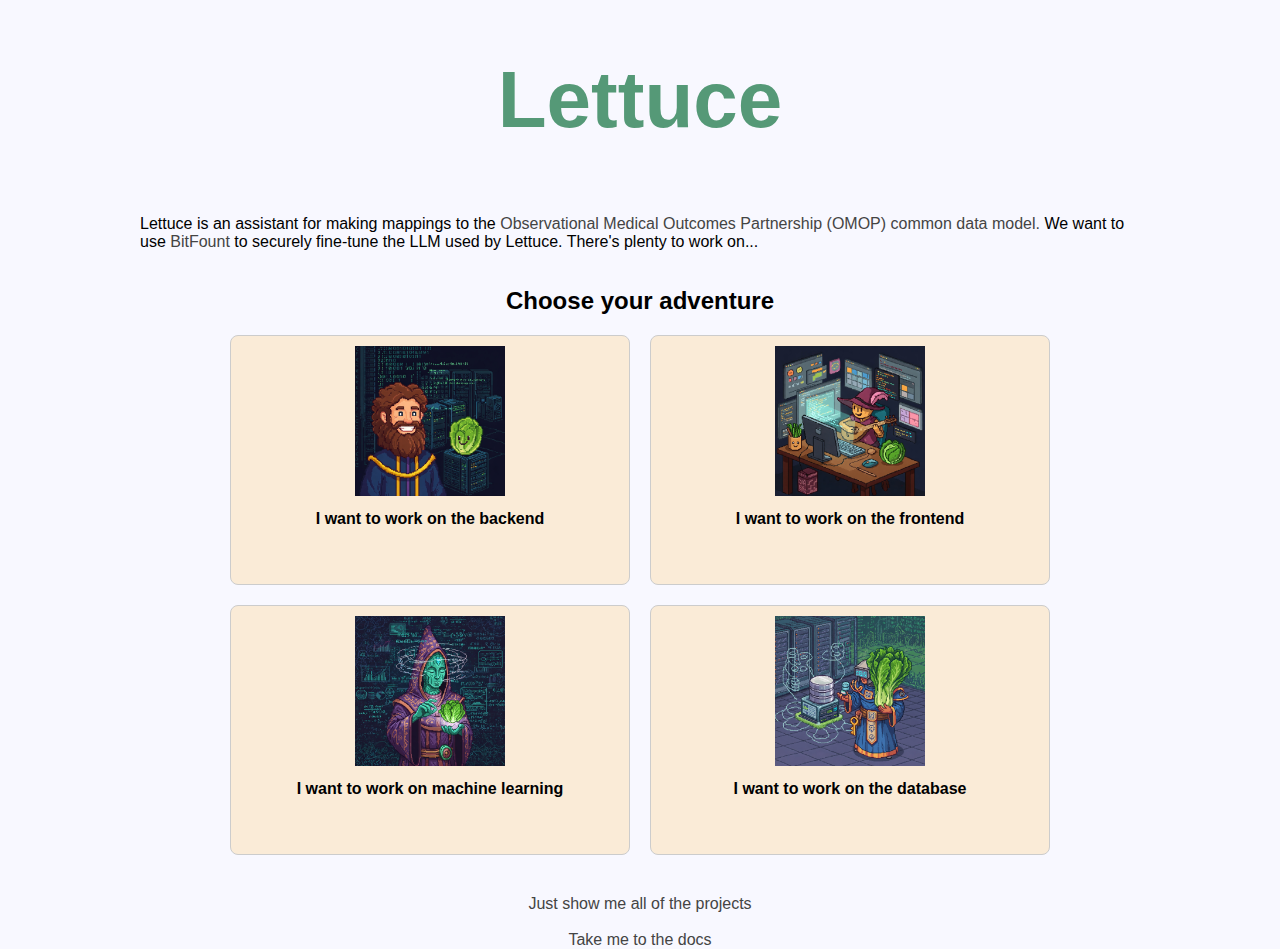
==== docs/index.html @ 247b49f4 "First draft of pages" ====
<!DOCTYPE html>
<html>

<head>
  <title>Lettuce at the hackathon</title>
  <link rel="stylesheet" href="style.css">
</head>

<body>

  <h1 class="main-title">Lettuce</h1>
  <p class="blurb">Lettuce is an assistant for making mappings to the <a
      href="https://www.ohdsi.org/data-standardization/">Observational Medical Outcomes Partnership (OMOP) common data
      model.</a> We want to use <a href="https://www.bitfount.com">BitFount</a> to securely fine-tune the LLM used by
    Lettuce. There's plenty to work on...</p>
  <h2>Choose your adventure</h2>
  <div class="flex-container">
    <div class="card">
      <a href="backend.html">
        <img src="assets/backend-wizard.jpg" alt="A backend engineer hard at work">
        <p>I want to work on the backend</p>
      </a>
    </div>
    <div class="card">
      <a href="frontend.html">
        <img src="assets/frontend-bard.jpg" alt="A frontend engineer hard at work">
      </a>
      <p>I want to work on the frontend</p>
    </div>
    <div class="card">
      <a href="ml.html">
        <img src="assets/ml-sorcerer.jpg" alt="A machine learning engineer hard at work">
        <p>I want to work on machine learning</p>
      </a>
    </div>
    <div class="card">
      <a href="database.html">
        <img src="assets/db-cleric.jpg" alt="Someone working hard on a database">
        <p>I want to work on the database</p>
      </a>
    </div>
  </div>

  <a class="project-link" href="all-projects.html">Just show me all of the projects</a>
  <br>
  <a href="https://health-informatics-uon.github.io/lettuce/">Take me to the docs</a>

</body>

</html>
---- docs/style.css ----
/* style.css */

body {
  font-family: sans-serif;
  display: flex;
  flex-direction: column;
  align-items: center;
  /* Center horizontally */
  min-height: 100vh;
  /* Ensure full viewport height */
  margin: 0;
  background-color: #F8F8FF
}

h1,
h2 {
  text-align: center;
  /* Center headings */
}

.main-title {
  font-size: 5em;
  color: #597;
  /*filter: drop-shadow(5px 3px 5px #555);*/
}

.flex-container {
  display: flex;
  flex-wrap: wrap;
  /* Allow wrapping to new lines */
  justify-content: center;
  /* Center horizontally */
  gap: 20px;
  /* Spacing between items */
  max-width: 1000px;
  /* Limit container width for larger screens */
  margin-bottom: 20px;
  /* Space below the grid */
}

.card {
  width: 400px;
  /* Fixed width for each card */
  height: 250px;
  /* Fixed height for each card */
  border: 1px solid #ccc;
  /* Light gray border */
  border-radius: 8px;
  /* Rounded corners */
  overflow: hidden;
  /* Hide overflowing content */
  display: flex;
  flex-direction: column;
  align-items: center;
  /* Center content horizontally */
  text-align: center;
  /* Center text within card */
  padding: 10px;
  box-sizing: border-box;
  /* Include padding in width/height */
  transition: transform 0.2s;
  /* Add a transition for hover effect */
  background-color: #FAEBD7;
}

.card:hover {
  transform: scale(1.05);
  /* Slightly enlarge on hover */
  box-shadow: 2px 2px 5px rgba(0, 0, 0, 0.2);
  /* Add a subtle shadow on hover */
}


.card img {
  max-width: 150px;
  max-height: 150px;
  margin-bottom: 10px;
  object-fit: cover;
  /* Makes sure the image fills the container without stretching */
}

.card p {
  margin: 0;
  /* Remove default paragraph margins */
  font-weight: bold;
}

.card a {
  text-decoration: none;
  /* Remove underlines from links */
  color: inherit;
  /* Inherit color from parent */
}

/* Style for the "all projects" link */
.project-link {
  display: block;
  /* Make the link a block element */
  text-align: center;
  /* Center the link text */
  margin-top: 20px;
}

a {
  color: #444;
  text-decoration: none;
}

a:hover {
  text-decoration: underline;
}

.blurb {
  hyphens: auto;
  max-width: 1000px;
}
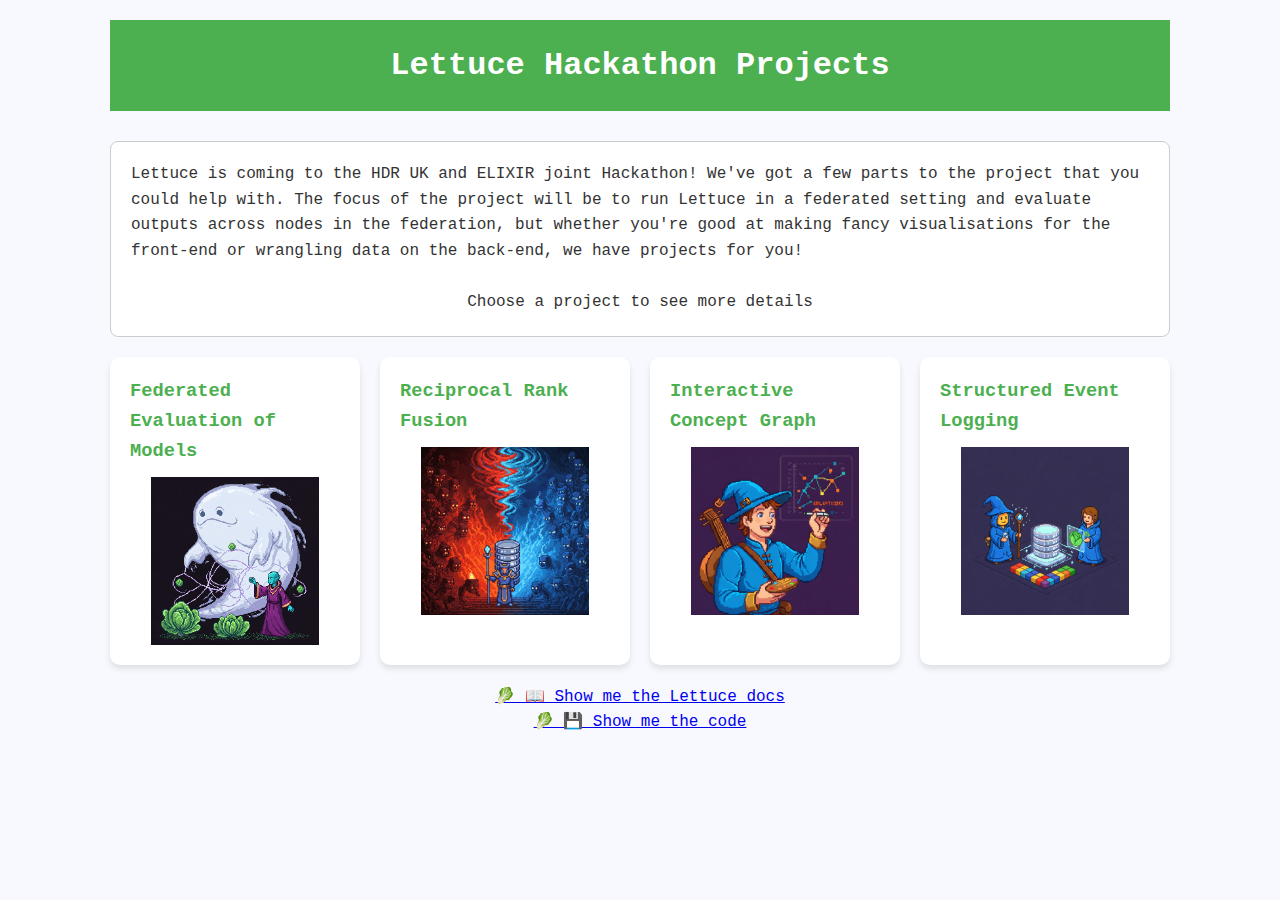
==== commit bea4f069: "Revised projects" ====
--- a/docs/index.html
+++ b/docs/index.html
@@ -1,50 +1,110 @@
 <!DOCTYPE html>
-<html>
+<html lang="en">
+<head>
+    <meta charset="UTF-8">
+    <meta name="viewport" content="width=device-width, initial-scale=1.0">
+    <title>Lettuce Hackathon Projects</title>
+    <link rel="stylesheet" href="style.css">
+</head>
+<body>
+    <div class="container">
+        <div class="header">
+            <h1>Lettuce Hackathon Projects</h1>
+        </div>
 
-<head>
-  <title>Lettuce at the hackathon</title>
-  <link rel="stylesheet" href="style.css">
-</head>
+        <div id="project-summary">
+          <p>Lettuce is coming to the HDR UK and ELIXIR joint Hackathon! We've got a few parts to the project that you could help with. The focus of the project will be to run Lettuce in a federated setting and evaluate outputs across nodes in the federation, but whether you're good at making fancy visualisations for the front-end or wrangling data on the back-end, we have projects for you!</p>
+          <br>
+          <p style="text-align:center">Choose a project to see more details</p>
+        </div>
 
-<body>
+        <div class="projects-grid">
+            <div class="project-card" data-project="federated-eval">
+                <h3>Federated Evaluation of Models</h3>
+                <img src="assets/llm-fine-tuning.jpg" width="80%">
+                <div class="project-details">
+                    <p>Explore how different machine learning models can be evaluated across distributed datasets.</p>
+                </div>
+            </div>
 
-  <h1 class="main-title">Lettuce</h1>
-  <p class="blurb">Lettuce is an assistant for making mappings to the <a
-      href="https://www.ohdsi.org/data-standardization/">Observational Medical Outcomes Partnership (OMOP) common data
-      model.</a> We want to use <a href="https://www.bitfount.com">BitFount</a> to securely fine-tune the LLM used by
-    Lettuce. There's plenty to work on...</p>
-  <h2>Choose your adventure</h2>
-  <div class="flex-container">
-    <div class="card">
-      <a href="backend.html">
-        <img src="assets/backend-wizard.jpg" alt="A backend engineer hard at work">
-        <p>I want to work on the backend</p>
+            <div class="project-card" data-project="reciprocal-rank">
+                <h3>Reciprocal Rank Fusion</h3>
+                <img src="assets/reciprocal-rank-fusion.jpg">
+                <div class="project-details">
+                    <b><p>Both vector search and string matching are useful for finding concepts. Can we get them to work together?</p></b>
+                    <br>
+                    <p>We have found that using similarity of text embeddings for concept names is a superior method for information retrieval to string-matching approaches. That doesn't mean that string-matching is useless, however. Reciprocal rank fusion uses the ranking of multiple retrieval mechanisms to combine information retrieval pipelines.</p>
+                </div>
+            </div>
+
+            <div class="project-card" data-project="concept-graph">
+                <h3>Interactive Concept Graph</h3>
+                <img src="assets/interactive-graph.jpg" width="80%">
+                <div class="project-details">
+                    <b><p>Sometimes Lettuce finds a related concept to the one we want. Can we make an interactive tool to explore a concept's local graph?</p></b>
+                    <br>
+                    <p>In the OMOP common data model, there are two tables describing relationships between concepts. We want to create a tool that allows users to explore related concepts through an interactive graph.</p>
+                </div>
+            </div>
+
+            <div class="project-card" data-project="structured-logs">
+                <h3>Structured Event Logging</h3>
+                <img src="assets/observability.jpg" width="80%">
+                <div class="project-details">
+                    <b><p>What's Lettuce doing? We need structured event logs that we can query!</p></b>
+                    <br>
+                    <p>Currently, Lettuce keeps some log files, but they're only so useful. We hope to store events in a database to track user interactions and improve the system.</p>
+                </div>
+            </div>
+        </div>
+
+        <div id="projectModal" class="modal">
+            <div class="modal-content">
+                <span class="close-btn">&times;</span>
+                <h2 id="modalTitle"></h2>
+                <div id="modalDescription"></div>
+            </div>
+        </div>
+    </div>
+    <div class="project-links">
+      <a href="https://health-informatics-uon.github.io/lettuce/">
+        🥬 📖 Show me the Lettuce docs
+      </a>
+      <br>
+      <a href="https://github.com/health-informatics-uon/lettuce">
+        🥬 💾 Show me the code
       </a>
     </div>
-    <div class="card">
-      <a href="frontend.html">
-        <img src="assets/frontend-bard.jpg" alt="A frontend engineer hard at work">
-      </a>
-      <p>I want to work on the frontend</p>
-    </div>
-    <div class="card">
-      <a href="ml.html">
-        <img src="assets/ml-sorcerer.jpg" alt="A machine learning engineer hard at work">
-        <p>I want to work on machine learning</p>
-      </a>
-    </div>
-    <div class="card">
-      <a href="database.html">
-        <img src="assets/db-cleric.jpg" alt="Someone working hard on a database">
-        <p>I want to work on the database</p>
-      </a>
-    </div>
-  </div>
+    <script>
+        document.addEventListener('DOMContentLoaded', () => {
+            const projectCards = document.querySelectorAll('.project-card');
+            const modal = document.getElementById('projectModal');
+            const closeBtn = document.querySelector('.close-btn');
+            const modalTitle = document.getElementById('modalTitle');
+            const modalDescription = document.getElementById('modalDescription');
 
-  <a class="project-link" href="all-projects.html">Just show me all of the projects</a>
-  <br>
-  <a href="https://health-informatics-uon.github.io/lettuce/">Take me to the docs</a>
+            projectCards.forEach(card => {
+                card.addEventListener('click', () => {
+                    const projectDetails = card.querySelector('.project-details');
+                    const title = card.querySelector('h3').textContent;
+                    const description = projectDetails.innerHTML;
 
+                    modalTitle.textContent = title;
+                    modalDescription.innerHTML = description;
+                    modal.style.display = 'block';
+                });
+            });
+
+            closeBtn.addEventListener('click', () => {
+                modal.style.display = 'none';
+            });
+
+            window.addEventListener('click', (event) => {
+                if (event.target === modal) {
+                    modal.style.display = 'none';
+                }
+            });
+        });
+    </script>
 </body>
-
 </html>
--- a/docs/style.css
+++ b/docs/style.css
@@ -1,116 +1,119 @@
-/* style.css */
+:root {
+    --primary-color: #4CAF50;
+    --secondary-color: #81C784;
+    --background-color: #F8F8FF;
+    --text-color: #333;
+}
+
+* {
+    margin: 0;
+    padding: 0;
+    box-sizing: border-box;
+}
 
 body {
-  font-family: sans-serif;
-  display: flex;
-  flex-direction: column;
-  align-items: center;
-  /* Center horizontally */
-  min-height: 100vh;
-  /* Ensure full viewport height */
-  margin: 0;
-  background-color: #F8F8FF
+    font-family: 'Courier', sans-serif;
+    line-height: 1.6;
+    background-color: var(--background-color);
+    color: var(--text-color);
 }
 
-h1,
-h2 {
-  text-align: center;
-  /* Center headings */
+.container {
+    max-width: 1100px;
+    margin: 0 auto;
+    padding: 20px;
 }
 
-.main-title {
-  font-size: 5em;
-  color: #597;
-  /*filter: drop-shadow(5px 3px 5px #555);*/
+.header {
+    text-align: center;
+    background-color: var(--primary-color);
+    color: white;
+    padding: 20px;
+    margin-bottom: 30px;
 }
 
-.flex-container {
-  display: flex;
-  flex-wrap: wrap;
-  /* Allow wrapping to new lines */
-  justify-content: center;
-  /* Center horizontally */
-  gap: 20px;
-  /* Spacing between items */
-  max-width: 1000px;
-  /* Limit container width for larger screens */
-  margin-bottom: 20px;
-  /* Space below the grid */
+.projects-grid {
+    display: grid;
+    grid-template-columns: repeat(auto-fit, minmax(250px, 1fr));
+    gap: 20px;
 }
 
-.card {
-  width: 400px;
-  /* Fixed width for each card */
-  height: 250px;
-  /* Fixed height for each card */
-  border: 1px solid #ccc;
-  /* Light gray border */
-  border-radius: 8px;
-  /* Rounded corners */
-  overflow: hidden;
-  /* Hide overflowing content */
-  display: flex;
-  flex-direction: column;
-  align-items: center;
-  /* Center content horizontally */
-  text-align: center;
-  /* Center text within card */
-  padding: 10px;
-  box-sizing: border-box;
-  /* Include padding in width/height */
-  transition: transform 0.2s;
-  /* Add a transition for hover effect */
-  background-color: #FAEBD7;
+.project-card {
+    background-color: white;
+    border-radius: 10px;
+    box-shadow: 0 4px 6px rgba(0,0,0,0.1);
+    padding: 20px;
+    transition: transform 0.3s ease;
+    cursor: pointer;
 }
 
-.card:hover {
-  transform: scale(1.05);
-  /* Slightly enlarge on hover */
-  box-shadow: 2px 2px 5px rgba(0, 0, 0, 0.2);
-  /* Add a subtle shadow on hover */
+.project-card:hover {
+    transform: scale(1.05);
+    box-shadow: 0 6px 12px rgba(0,0,0,0.15);
 }
 
-
-.card img {
-  max-width: 150px;
-  max-height: 150px;
-  margin-bottom: 10px;
-  object-fit: cover;
-  /* Makes sure the image fills the container without stretching */
+.project-card h3 {
+    color: var(--primary-color);
+    margin-bottom: 10px;
 }
 
-.card p {
-  margin: 0;
-  /* Remove default paragraph margins */
-  font-weight: bold;
+.project-card img {
+  display: block;
+  margin-left: auto;
+  margin-right: auto;
+  width: 80%;
+}
+.project-details {
+    display: none;
+    margin-top: 15px;
+    background-color: var(--background-color);
+    padding: 15px;
+    border-radius: 5px;
 }
 
-.card a {
-  text-decoration: none;
-  /* Remove underlines from links */
-  color: inherit;
-  /* Inherit color from parent */
+.project-links {
+  margin: auto;
+  width: 50%;
+  text-align: center;
 }
 
-/* Style for the "all projects" link */
-.project-link {
-  display: block;
-  /* Make the link a block element */
-  text-align: center;
-  /* Center the link text */
-  margin-top: 20px;
+.modal {
+    display: none;
+    position: fixed;
+    z-index: 1000;
+    left: 0;
+    top: 0;
+    width: 100%;
+    height: 100%;
+    overflow: auto;
+    background-color: rgba(0,0,0,0.5);
+    text-align: justify;
 }
 
-a {
-  color: #444;
-  text-decoration: none;
+.modal-content {
+    background-color: white;
+    margin: 15% auto;
+    padding: 20px;
+    border-radius: 10px;
+    max-width: 600px;
 }
 
-a:hover {
-  text-decoration: underline;
+.close-btn {
+    color: #aaa;
+    float: right;
+    font-size: 28px;
+    font-weight: bold;
+    cursor: pointer;
 }
 
-.blurb {
-  hyphens: auto;
-  max-width: 1000px;
+#modalTitle {
+  text-align: center;
 }
+
+#project-summary {
+  background-color: white;
+  border: 1px solid #ccc;
+  border-radius: 8px;
+  margin-bottom: 20px;
+  padding: 20px;
+}
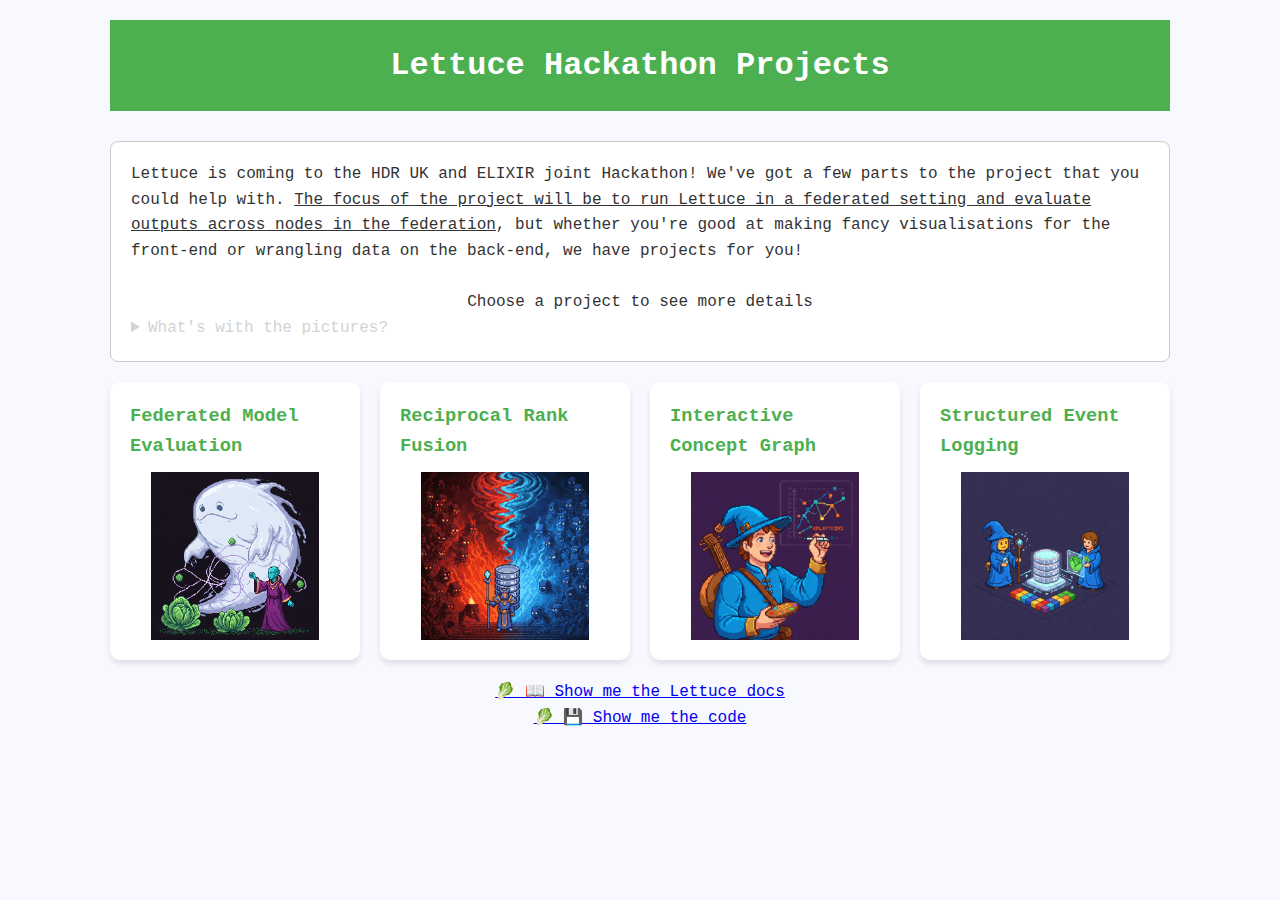
==== commit e9cd914d: "Update index.html" ====
--- a/docs/index.html
+++ b/docs/index.html
@@ -13,23 +13,34 @@
         </div>
 
         <div id="project-summary">
-          <p>Lettuce is coming to the HDR UK and ELIXIR joint Hackathon! We've got a few parts to the project that you could help with. The focus of the project will be to run Lettuce in a federated setting and evaluate outputs across nodes in the federation, but whether you're good at making fancy visualisations for the front-end or wrangling data on the back-end, we have projects for you!</p>
+        <p>Lettuce is coming to the HDR UK and ELIXIR joint Hackathon! We've got a few parts to the project that you could help with. <u>The focus of the project will be to run Lettuce in a federated setting and evaluate outputs across nodes in the federation</u>, but whether you're good at making fancy visualisations for the front-end or wrangling data on the back-end, we have projects for you!</p>
           <br>
           <p style="text-align:center">Choose a project to see more details</p>
+          <details>
+          <summary style="font-size:0.5; color:lightgray;">What's with the pictures?</summary>
+          The first version of this website had a "Choose your own adventure" theme, and I couldn't bear to get rid of it entirely, so you have to put up with some fantasy images
+        </details>
         </div>
 
         <div class="projects-grid">
             <div class="project-card" data-project="federated-eval">
-                <h3>Federated Evaluation of Models</h3>
-                <img src="assets/llm-fine-tuning.jpg" width="80%">
+                <h3>Federated Model Evaluation</h3>
+                <img src="assets/llm-fine-tuning.jpg" width="80%" alt="A sorcerer taming an unruly spirit with a network of lettuces">
                 <div class="project-details">
-                    <p>Explore how different machine learning models can be evaluated across distributed datasets.</p>
+                  <b><p>Can we see how well Lettuce is doing in a way that preserves privacy?</p></b>
+                  <br>
+                  <p>
+                  Lettuce will run inside trusted research environments.
+                  Sometimes, users will need to keep the data they send to Lettuce private, which is why it runs locally.
+                  However, as Lettuce pipelines change, it would be useful for users to be able to check whether other deployments of Lettuce perform well on their datasets, while keeping their data private.
+                  Can we use BitFount's platform to run evaluations on Lettuce tasks and preserve privacy?
+                  </p>
                 </div>
             </div>
 
             <div class="project-card" data-project="reciprocal-rank">
                 <h3>Reciprocal Rank Fusion</h3>
-                <img src="assets/reciprocal-rank-fusion.jpg">
+                <img src="assets/reciprocal-rank-fusion.jpg" alt="An armoured figure guarding a database, fusing forces of order and chaos">
                 <div class="project-details">
                     <b><p>Both vector search and string matching are useful for finding concepts. Can we get them to work together?</p></b>
                     <br>
@@ -39,7 +50,7 @@
 
             <div class="project-card" data-project="concept-graph">
                 <h3>Interactive Concept Graph</h3>
-                <img src="assets/interactive-graph.jpg" width="80%">
+                <img src="assets/interactive-graph.jpg" width="80%" alt="A whimsical bard designing a graph interface">
                 <div class="project-details">
                     <b><p>Sometimes Lettuce finds a related concept to the one we want. Can we make an interactive tool to explore a concept's local graph?</p></b>
                     <br>
@@ -49,7 +60,7 @@
 
             <div class="project-card" data-project="structured-logs">
                 <h3>Structured Event Logging</h3>
-                <img src="assets/observability.jpg" width="80%">
+                <img src="assets/observability.jpg" width="80%" alt="Two robed figures working together to make a database of logs for a lettuce">
                 <div class="project-details">
                     <b><p>What's Lettuce doing? We need structured event logs that we can query!</p></b>
                     <br>
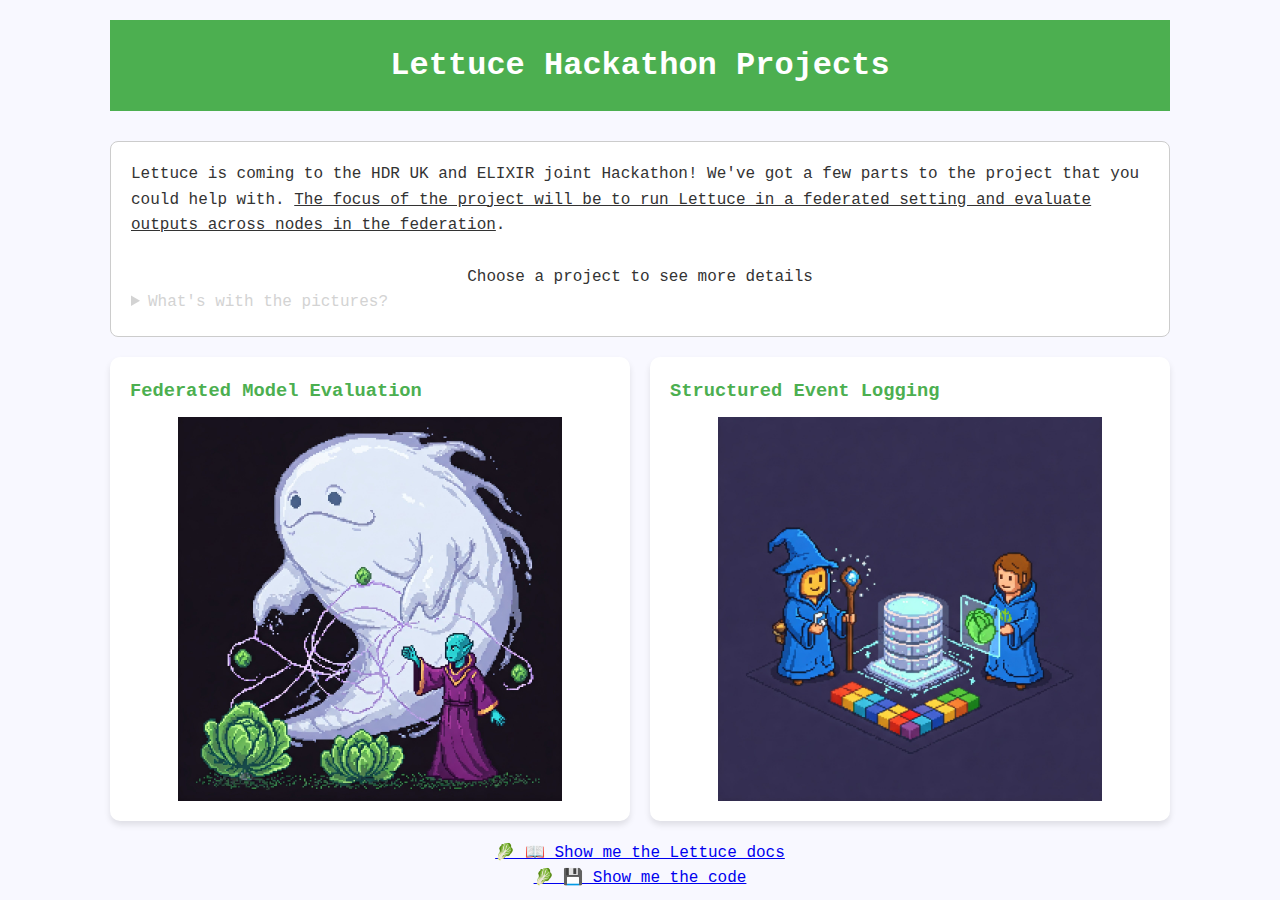
==== commit 22aaadaf: "Update index.html" ====
--- a/docs/index.html
+++ b/docs/index.html
@@ -1,121 +1,120 @@
 <!DOCTYPE html>
 <html lang="en">
+
 <head>
-    <meta charset="UTF-8">
-    <meta name="viewport" content="width=device-width, initial-scale=1.0">
-    <title>Lettuce Hackathon Projects</title>
-    <link rel="stylesheet" href="style.css">
+  <meta charset="UTF-8">
+  <meta name="viewport" content="width=device-width, initial-scale=1.0">
+  <title>Lettuce Hackathon Projects</title>
+  <link rel="stylesheet" href="style.css">
 </head>
+
 <body>
-    <div class="container">
-        <div class="header">
-            <h1>Lettuce Hackathon Projects</h1>
+  <div class="container">
+    <div class="header">
+      <h1>Lettuce Hackathon Projects</h1>
+    </div>
+
+    <div id="project-summary">
+      <p>Lettuce is coming to the HDR UK and ELIXIR joint Hackathon! We've got a few parts to the project that you could
+        help with. <u>The focus of the project will be to run Lettuce in a federated setting and evaluate outputs across
+          nodes in the federation</u>.</p>
+      <br>
+      <p style="text-align:center">Choose a project to see more details</p>
+      <details>
+        <summary style="font-size:0.5; color:lightgray;">What's with the pictures?</summary>
+        The first version of this website had a "Choose your own adventure" theme, and I couldn't bear to get rid of it
+        entirely, so you have to put up with some fantasy images
+      </details>
+    </div>
+
+    <div class="projects-grid">
+      <div class="project-card" data-project="federated-eval">
+        <h3>Federated Model Evaluation</h3>
+        <img src="assets/llm-fine-tuning.jpg" width="80%"
+          alt="A sorcerer taming an unruly spirit with a network of lettuces">
+        <div class="project-details">
+          <b>
+            <p>Can we see how well Lettuce is doing in a way that preserves privacy?</p>
+          </b>
+          <br>
+          <p>
+            Lettuce will run inside trusted research environments.
+            Sometimes, users will need to keep the data they send to Lettuce private, which is why it runs locally.
+            However, as Lettuce pipelines change, it would be useful for users to be able to check whether other
+            deployments of Lettuce perform well on their datasets, while keeping their data private.
+            Can we use BitFount's platform to run evaluations on Lettuce tasks and preserve privacy?
+          </p>
         </div>
+      </div>
 
-        <div id="project-summary">
-        <p>Lettuce is coming to the HDR UK and ELIXIR joint Hackathon! We've got a few parts to the project that you could help with. <u>The focus of the project will be to run Lettuce in a federated setting and evaluate outputs across nodes in the federation</u>, but whether you're good at making fancy visualisations for the front-end or wrangling data on the back-end, we have projects for you!</p>
+      <div class="project-card" data-project="structured-logs">
+        <h3>Structured Event Logging</h3>
+        <img src="assets/observability.jpg" width="80%"
+          alt="Two robed figures working together to make a database of logs for a lettuce">
+        <div class="project-details">
+          <p><b>What's Lettuce doing? There are logs, but structured event logs that we can query would be so much more
+              powerful!</b></p>
           <br>
-          <p style="text-align:center">Choose a project to see more details</p>
-          <details>
-          <summary style="font-size:0.5; color:lightgray;">What's with the pictures?</summary>
-          The first version of this website had a "Choose your own adventure" theme, and I couldn't bear to get rid of it entirely, so you have to put up with some fantasy images
-        </details>
+          <p>Currently, Lettuce keeps some log files, but they're only so useful. If we could keep structured logs, we
+            can
+            take user interactions and use them to improve Lettuce.
+            We hope to store events in a database so we can check whether users accept Lettuce's suggestions for
+            concepts,
+            perhaps which concept they select instead, and maybe even get insights from how users decide.
+
+            All of this could be used to train later versions of Lettuce, and to improve how Lettuce can help users!</p>
         </div>
+      </div>
+    </div>
 
-        <div class="projects-grid">
-            <div class="project-card" data-project="federated-eval">
-                <h3>Federated Model Evaluation</h3>
-                <img src="assets/llm-fine-tuning.jpg" width="80%" alt="A sorcerer taming an unruly spirit with a network of lettuces">
-                <div class="project-details">
-                  <b><p>Can we see how well Lettuce is doing in a way that preserves privacy?</p></b>
-                  <br>
-                  <p>
-                  Lettuce will run inside trusted research environments.
-                  Sometimes, users will need to keep the data they send to Lettuce private, which is why it runs locally.
-                  However, as Lettuce pipelines change, it would be useful for users to be able to check whether other deployments of Lettuce perform well on their datasets, while keeping their data private.
-                  Can we use BitFount's platform to run evaluations on Lettuce tasks and preserve privacy?
-                  </p>
-                </div>
-            </div>
+    <div id="projectModal" class="modal">
+      <div class="modal-content">
+        <span class="close-btn">&times;</span>
+        <h2 id="modalTitle"></h2>
+        <div id="modalDescription"></div>
+      </div>
+    </div>
+  </div>
+  <div class="project-links">
+    <a href="https://health-informatics-uon.github.io/lettuce/">
+      🥬 📖 Show me the Lettuce docs
+    </a>
+    <br>
+    <a href="https://github.com/health-informatics-uon/lettuce">
+      🥬 💾 Show me the code
+    </a>
+  </div>
+  <script>
+    document.addEventListener('DOMContentLoaded', () => {
+      const projectCards = document.querySelectorAll('.project-card');
+      const modal = document.getElementById('projectModal');
+      const closeBtn = document.querySelector('.close-btn');
+      const modalTitle = document.getElementById('modalTitle');
+      const modalDescription = document.getElementById('modalDescription');
 
-            <div class="project-card" data-project="reciprocal-rank">
-                <h3>Reciprocal Rank Fusion</h3>
-                <img src="assets/reciprocal-rank-fusion.jpg" alt="An armoured figure guarding a database, fusing forces of order and chaos">
-                <div class="project-details">
-                    <b><p>Both vector search and string matching are useful for finding concepts. Can we get them to work together?</p></b>
-                    <br>
-                    <p>We have found that using similarity of text embeddings for concept names is a superior method for information retrieval to string-matching approaches. That doesn't mean that string-matching is useless, however. Reciprocal rank fusion uses the ranking of multiple retrieval mechanisms to combine information retrieval pipelines.</p>
-                </div>
-            </div>
+      projectCards.forEach(card => {
+        card.addEventListener('click', () => {
+          const projectDetails = card.querySelector('.project-details');
+          const title = card.querySelector('h3').textContent;
+          const description = projectDetails.innerHTML;
 
-            <div class="project-card" data-project="concept-graph">
-                <h3>Interactive Concept Graph</h3>
-                <img src="assets/interactive-graph.jpg" width="80%" alt="A whimsical bard designing a graph interface">
-                <div class="project-details">
-                    <b><p>Sometimes Lettuce finds a related concept to the one we want. Can we make an interactive tool to explore a concept's local graph?</p></b>
-                    <br>
-                    <p>In the OMOP common data model, there are two tables describing relationships between concepts. We want to create a tool that allows users to explore related concepts through an interactive graph.</p>
-                </div>
-            </div>
+          modalTitle.textContent = title;
+          modalDescription.innerHTML = description;
+          modal.style.display = 'block';
+        });
+      });
 
-            <div class="project-card" data-project="structured-logs">
-                <h3>Structured Event Logging</h3>
-                <img src="assets/observability.jpg" width="80%" alt="Two robed figures working together to make a database of logs for a lettuce">
-                <div class="project-details">
-                    <b><p>What's Lettuce doing? We need structured event logs that we can query!</p></b>
-                    <br>
-                    <p>Currently, Lettuce keeps some log files, but they're only so useful. We hope to store events in a database to track user interactions and improve the system.</p>
-                </div>
-            </div>
-        </div>
+      closeBtn.addEventListener('click', () => {
+        modal.style.display = 'none';
+      });
 
-        <div id="projectModal" class="modal">
-            <div class="modal-content">
-                <span class="close-btn">&times;</span>
-                <h2 id="modalTitle"></h2>
-                <div id="modalDescription"></div>
-            </div>
-        </div>
-    </div>
-    <div class="project-links">
-      <a href="https://health-informatics-uon.github.io/lettuce/">
-        🥬 📖 Show me the Lettuce docs
-      </a>
-      <br>
-      <a href="https://github.com/health-informatics-uon/lettuce">
-        🥬 💾 Show me the code
-      </a>
-    </div>
-    <script>
-        document.addEventListener('DOMContentLoaded', () => {
-            const projectCards = document.querySelectorAll('.project-card');
-            const modal = document.getElementById('projectModal');
-            const closeBtn = document.querySelector('.close-btn');
-            const modalTitle = document.getElementById('modalTitle');
-            const modalDescription = document.getElementById('modalDescription');
+      window.addEventListener('click', (event) => {
+        if (event.target === modal) {
+          modal.style.display = 'none';
+        }
+      });
+    });
+  </script>
+</body>
 
-            projectCards.forEach(card => {
-                card.addEventListener('click', () => {
-                    const projectDetails = card.querySelector('.project-details');
-                    const title = card.querySelector('h3').textContent;
-                    const description = projectDetails.innerHTML;
-
-                    modalTitle.textContent = title;
-                    modalDescription.innerHTML = description;
-                    modal.style.display = 'block';
-                });
-            });
-
-            closeBtn.addEventListener('click', () => {
-                modal.style.display = 'none';
-            });
-
-            window.addEventListener('click', (event) => {
-                if (event.target === modal) {
-                    modal.style.display = 'none';
-                }
-            });
-        });
-    </script>
-</body>
 </html>
